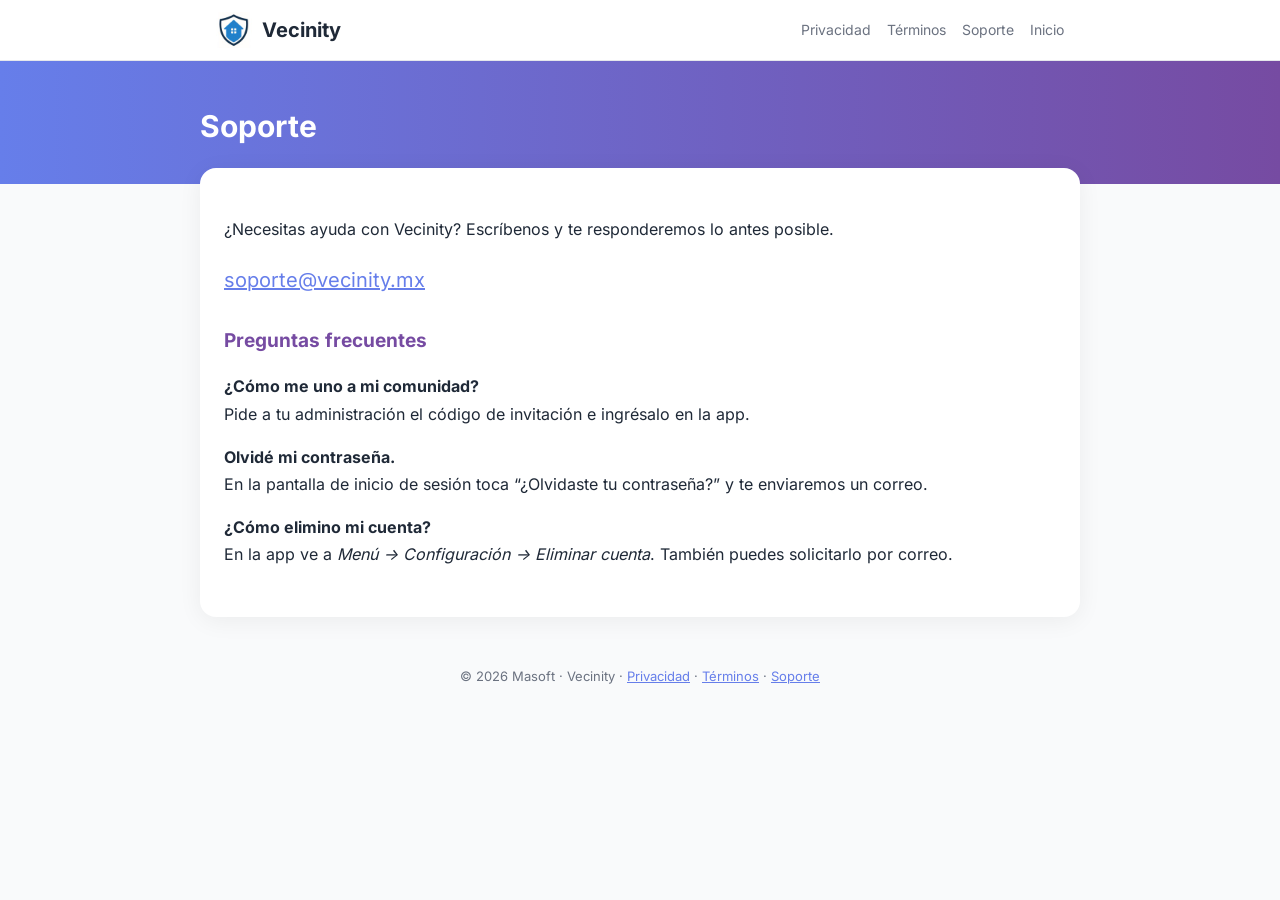
==== soporte/index.html @ 19360268 "Páginas legales, formulario real y limpieza de contenido - Nuevas páginas /privacidad/, /terminos/ y" ====
<!doctype html>
<html lang="es"><head>
<meta charset="utf-8"><meta name="viewport" content="width=device-width,initial-scale=1">
<title>Soporte · Vecinity</title>
<meta name="description" content="Ayuda y contacto para usuarios de la app Vecinity.">
<link rel="canonical" href="https://vecinity.mx/soporte/">
<link rel="icon" href="/favicon.ico">
<link rel="apple-touch-icon" href="/assets/images/apple-touch-icon.png">
<style>
@font-face{font-family:Inter;font-weight:400;font-display:swap;src:url(/fonts/inter-400.ttf) format("truetype")}
@font-face{font-family:Inter;font-weight:700;font-display:swap;src:url(/fonts/inter-700.ttf) format("truetype")}
:root{--primary:#667EEA;--secondary:#764BA2;--fg:#1f2937;--muted:#6b7280;--line:#e5e7eb;--bg:#f9fafb}
*{box-sizing:border-box}
body{margin:0;background:var(--bg);color:var(--fg);font:16px/1.7 Inter,-apple-system,system-ui,sans-serif}
header{background:#fff;border-bottom:1px solid var(--line);position:sticky;top:0;z-index:10}
.bar{max-width:880px;margin:0 auto;padding:12px 16px;display:flex;align-items:center;justify-content:space-between;gap:12px;flex-wrap:wrap}
.brand{display:flex;align-items:center;gap:10px;text-decoration:none;color:var(--fg);font-weight:700;font-size:20px}
.brand img{width:36px;height:36px}
nav a{color:var(--muted);text-decoration:none;font-size:14px;margin-left:16px} nav a:hover{color:var(--primary)}
.hero{background:linear-gradient(90deg,var(--primary),var(--secondary));color:#fff;padding:40px 16px 32px}
.hero div{max-width:880px;margin:0 auto}
main{max-width:880px;margin:-16px auto 48px;background:#fff;border-radius:16px;box-shadow:0 4px 24px rgba(0,0,0,.06);padding:32px 24px}
main h1{display:none}
h2{font-size:19px;margin:28px 0 8px;color:var(--secondary)}
a{color:var(--primary)} ul{padding-left:22px} .muted{color:var(--muted);font-size:14px}
footer{text-align:center;color:var(--muted);font-size:13px;padding:0 16px 32px}
@media (max-width:600px){nav a{margin:0 12px 0 0} main{padding:24px 16px;border-radius:0;margin-top:0}}
</style></head>
<body>
<header><div class="bar"><a class="brand" href="/"><img src="/assets/images/logo-96.png" alt="" width="36" height="36">Vecinity</a><nav><a href="/privacidad/">Privacidad</a><a href="/terminos/">Términos</a><a href="/soporte/">Soporte</a><a href="/">Inicio</a></nav></div></header>
<section class="hero"><div><h1 style="margin:0;font-size:30px">Soporte</h1></div></section>
<main><h1>Soporte</h1><p>¿Necesitas ayuda con Vecinity? Escríbenos y te responderemos lo antes posible.</p>
<p style="font-size:20px"><a href="mailto:soporte@vecinity.mx">soporte@vecinity.mx</a></p>
<h2>Preguntas frecuentes</h2>
<p><strong>¿Cómo me uno a mi comunidad?</strong><br>Pide a tu administración el código de invitación e ingrésalo en la app.</p>
<p><strong>Olvidé mi contraseña.</strong><br>En la pantalla de inicio de sesión toca “¿Olvidaste tu contraseña?” y te enviaremos un correo.</p>
<p><strong>¿Cómo elimino mi cuenta?</strong><br>En la app ve a <em>Menú → Configuración → Eliminar cuenta</em>. También puedes solicitarlo por correo.</p></main>
<footer>© 2026 Masoft · Vecinity · <a href="/privacidad/">Privacidad</a> · <a href="/terminos/">Términos</a> · <a href="/soporte/">Soporte</a></footer>
</body></html>
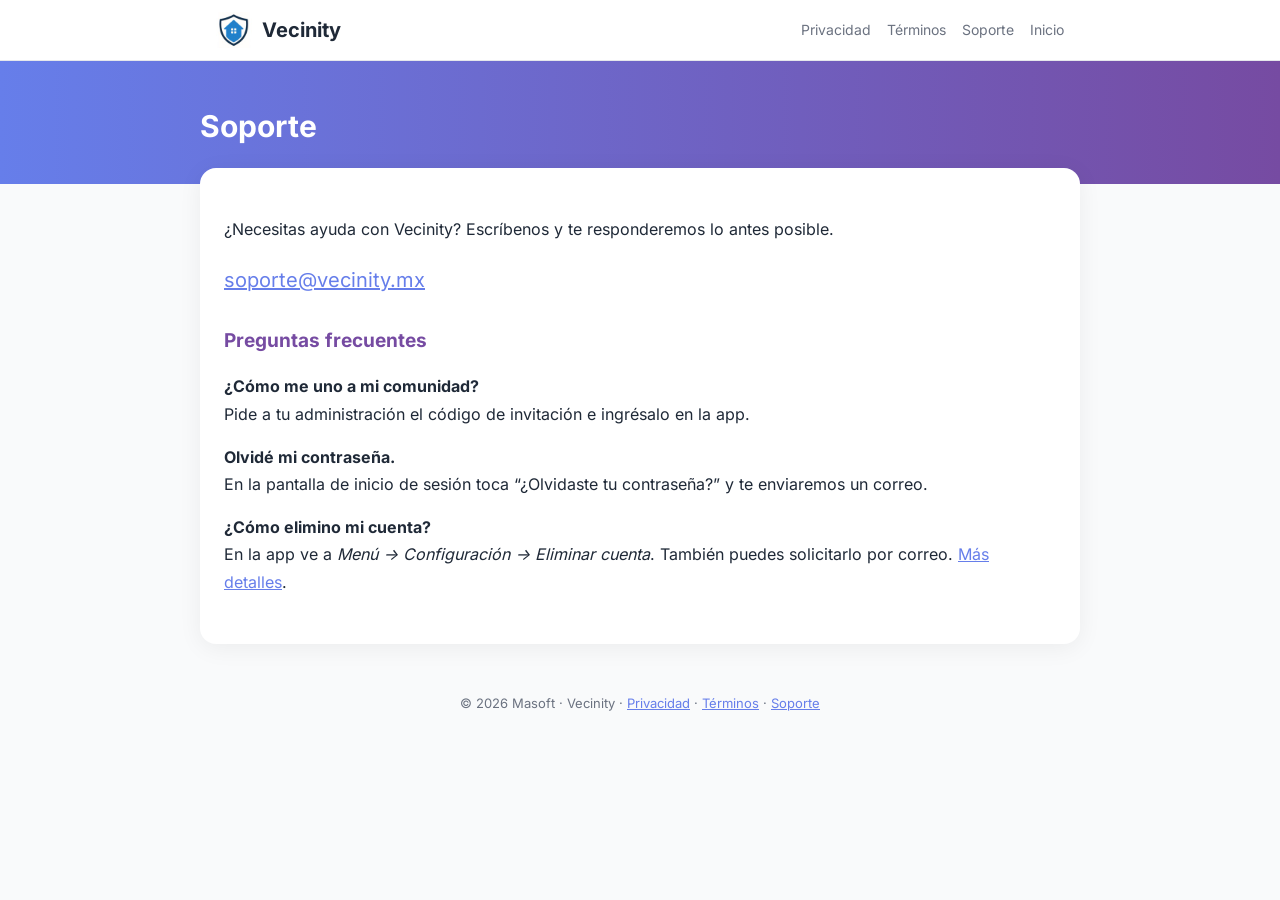
==== commit fad5aa57: "Página de eliminación de cuenta y soporte actualizado Co-Authored-By: Claude Opus 5.5 <noreply@anthr" ====
--- a/soporte/index.html
+++ b/soporte/index.html
@@ -34,6 +34,6 @@
 <h2>Preguntas frecuentes</h2>
 <p><strong>¿Cómo me uno a mi comunidad?</strong><br>Pide a tu administración el código de invitación e ingrésalo en la app.</p>
 <p><strong>Olvidé mi contraseña.</strong><br>En la pantalla de inicio de sesión toca “¿Olvidaste tu contraseña?” y te enviaremos un correo.</p>
-<p><strong>¿Cómo elimino mi cuenta?</strong><br>En la app ve a <em>Menú → Configuración → Eliminar cuenta</em>. También puedes solicitarlo por correo.</p></main>
+<p><strong>¿Cómo elimino mi cuenta?</strong><br>En la app ve a <em>Menú → Configuración → Eliminar cuenta</em>. También puedes solicitarlo por correo. <a href="/eliminar-cuenta/">Más detalles</a>.</p></main>
 <footer>© 2026 Masoft · Vecinity · <a href="/privacidad/">Privacidad</a> · <a href="/terminos/">Términos</a> · <a href="/soporte/">Soporte</a></footer>
 </body></html>
